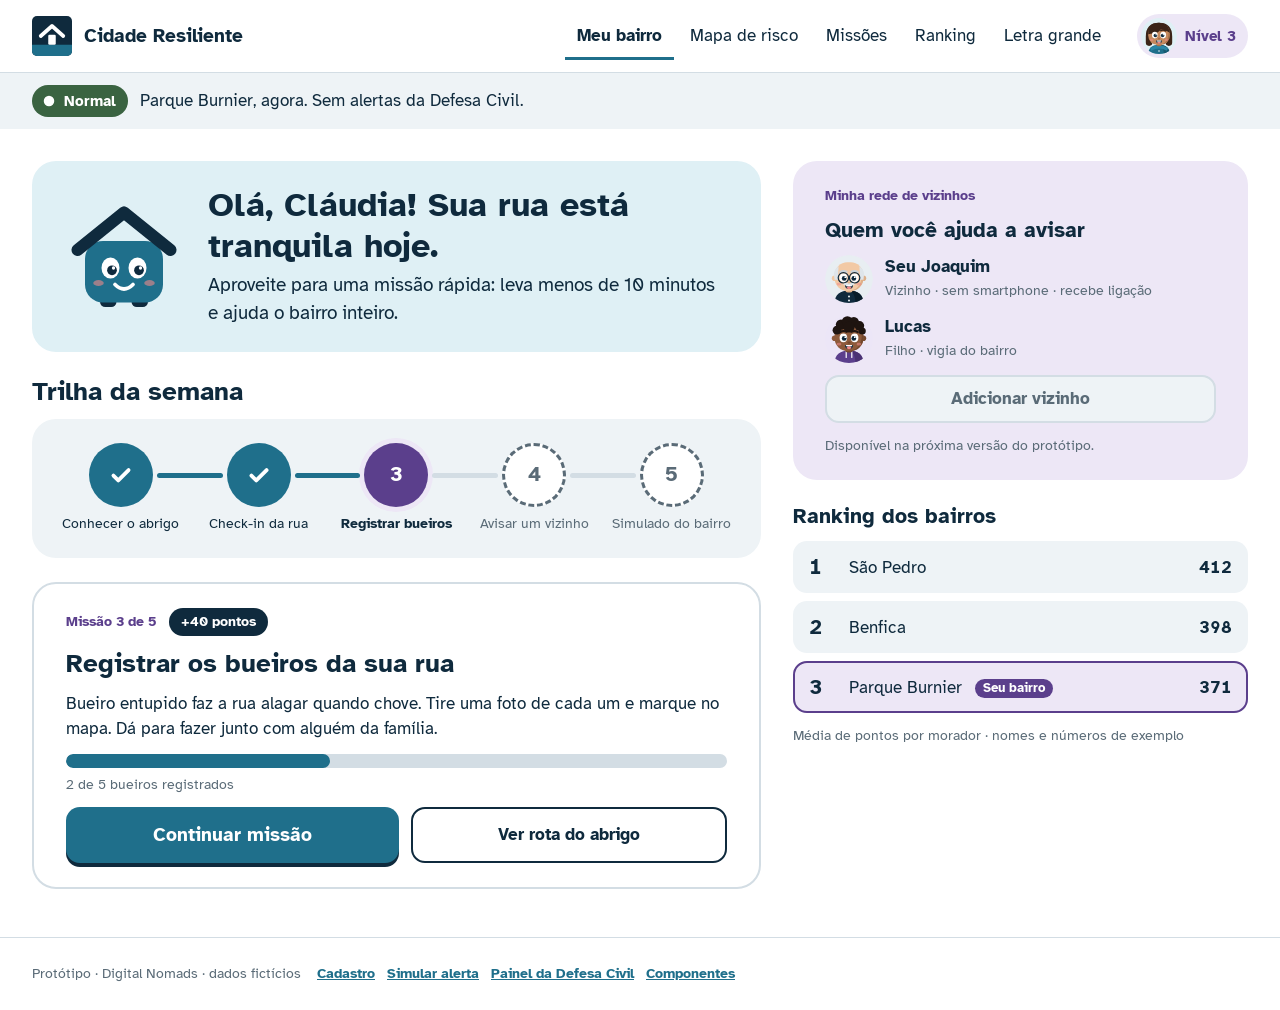
==== index.html @ 33b51edb "Protótipo Sprint 2: três fluxos navegáveis e componentes com estados - Fluxo 1 (cadastro), Fluxo 2 (" ====
<!DOCTYPE html>
<html lang="pt-BR">
  <head>
    <meta charset="utf-8">
    <meta name="viewport" content="width=device-width, initial-scale=1">
    <title>Início · Cidade Resiliente</title>
    <link rel="preconnect" href="https://fonts.googleapis.com">
    <link rel="preconnect" href="https://fonts.gstatic.com" crossorigin>
    <link rel="stylesheet" href="https://fonts.googleapis.com/css2?family=Atkinson+Hyperlegible:wght@400;700&amp;display=swap">
    <link rel="stylesheet" href="css/style.css">
    <script src="js/app.js" defer></script>
  </head>
  <body>
    <a class="pular" href="#conteudo">Pular para o conteúdo</a>
    <div class="app app--com-tabbar">
      <header class="cabecalho">
        <div class="container cabecalho__inner">
          <a class="marca" href="index.html">
            <img src="img/logo.svg" alt="" width="40" height="40">
            Cidade Resiliente
          </a>
          <nav class="nav-principal" aria-label="Principal">
            <a href="index.html" aria-current="page">Meu bairro</a>
            <a href="mapa.html">Mapa de risco</a>
            <a href="missao.html">Missões</a>
            <a href="perfil.html#ranking">Ranking</a>
            <a href="letra-grande.html">Letra grande</a>
          </nav>
          <a class="chip-perfil" href="perfil.html" aria-label="Meu perfil, nível 3">
            <img src="img/avatares/claudia-rosto.svg" alt="" width="36" height="36" data-usuario="rosto">
            Nível 3
          </a>
        </div>
      </header>

      <div class="faixa-risco">
        <div class="container faixa-risco__inner">
          <span class="nivel nivel--normal">
            <img src="img/icones/nivel-normal.svg" alt="" width="14" height="14">
            Normal
          </span>
          <span>Parque Burnier, agora. Sem alertas da Defesa Civil.</span>
        </div>
      </div>

      <main id="conteudo" class="container conteudo colunas">
        <div class="coluna coluna--principal">
          <section class="saudacao">
            <img src="img/teto.svg" alt="Teto, o mascote" width="120" height="120">
            <div>
              <h1>Olá, <span data-usuario="nome">Cláudia</span>! Sua rua está tranquila hoje.</h1>
              <p>Aproveite para uma missão rápida: leva menos de 10 minutos e ajuda o bairro inteiro.</p>
            </div>
          </section>

          <section aria-labelledby="titulo-trilha">
            <h2 id="titulo-trilha" style="font-size: var(--texto-titulo-alerta); margin-bottom: var(--espaco-3)">Trilha da semana</h2>
            <ol class="trilha lista-limpa">
              <li class="trilha__passo trilha__passo--feito">
                <span class="trilha__icone"><img src="img/icones/check.svg" alt="" width="26" height="26"></span>
                Conhecer o abrigo
              </li>
              <li class="trilha__passo trilha__passo--feito">
                <span class="trilha__icone"><img src="img/icones/check.svg" alt="" width="26" height="26"></span>
                Check-in da rua
              </li>
              <li class="trilha__passo trilha__passo--atual" aria-current="step">
                <span class="trilha__icone">3</span>
                Registrar bueiros
              </li>
              <li class="trilha__passo trilha__passo--bloqueado">
                <span class="trilha__icone">4</span>
                Avisar um vizinho
              </li>
              <li class="trilha__passo trilha__passo--bloqueado">
                <span class="trilha__icone">5</span>
                Simulado do bairro
              </li>
            </ol>
          </section>

          <article class="cartao missao">
            <div class="grupo-botoes" style="align-items: center">
              <span class="sobretitulo">Missão 3 de 5</span>
              <span class="pilula pilula--pontos">+40 pontos</span>
            </div>
            <h2 style="font-size: var(--texto-titulo-alerta)">Registrar os bueiros da sua rua</h2>
            <p>Bueiro entupido faz a rua alagar quando chove. Tire uma foto de cada um e marque no mapa. Dá para fazer junto com alguém da família.</p>
            <div class="progresso" data-progresso="bueiros">
              <div class="progresso__barra" role="progressbar" aria-valuemin="0" aria-valuemax="5" aria-valuenow="2" aria-label="Bueiros registrados"><span style="width: 40%"></span></div>
              <span class="texto-apoio" data-progresso-texto>2 de 5 bueiros registrados</span>
            </div>
            <div class="grupo-botoes">
              <a class="btn btn--primario btn--amigavel btn--grande" href="missao.html">Continuar missão</a>
              <a class="btn btn--secundario btn--amigavel" href="mapa.html">Ver rota do abrigo</a>
            </div>
          </article>
        </div>

        <aside class="coluna coluna--lateral">
          <section class="cartao cartao--conquista" aria-labelledby="titulo-vizinhos">
            <span class="sobretitulo">Minha rede de vizinhos</span>
            <h2 id="titulo-vizinhos">Quem você ajuda a avisar</h2>
            <ul class="pessoas lista-limpa">
              <li class="pessoa">
                <img src="img/avatares/joaquim-rosto.svg" alt="" width="48" height="48">
                <span>
                  <strong>Seu Joaquim</strong><br>
                  <span class="texto-apoio">Vizinho · sem smartphone · recebe ligação</span>
                </span>
              </li>
              <li class="pessoa">
                <img src="img/avatares/lucas-rosto.svg" alt="" width="48" height="48">
                <span>
                  <strong>Lucas</strong><br>
                  <span class="texto-apoio">Filho · vigia do bairro</span>
                </span>
              </li>
            </ul>
            <button class="btn btn--secundario btn--amigavel" type="button" aria-disabled="true" aria-describedby="dica-vizinho">Adicionar vizinho</button>
            <span class="texto-apoio" id="dica-vizinho">Disponível na próxima versão do protótipo.</span>
          </section>

          <section aria-labelledby="titulo-ranking-resumo" class="coluna" style="gap: var(--espaco-3)">
            <h2 id="titulo-ranking-resumo" style="font-size: var(--texto-subtitulo)">Ranking dos bairros</h2>
            <ol class="ranking lista-limpa">
              <li>
                <span class="ranking__pos">1</span>
                <span class="ranking__nome">São Pedro</span>
                <span class="ranking__pts">412</span>
              </li>
              <li>
                <span class="ranking__pos">2</span>
                <span class="ranking__nome">Benfica</span>
                <span class="ranking__pts">398</span>
              </li>
              <li class="ranking__seu">
                <span class="ranking__pos">3</span>
                <span class="ranking__nome">Parque Burnier <span class="rotulo-seu">Seu bairro</span></span>
                <span class="ranking__pts">371</span>
              </li>
            </ol>
            <span class="texto-apoio">Média de pontos por morador · nomes e números de exemplo</span>
          </section>
        </aside>
      </main>

      <nav class="tabbar" aria-label="Navegação principal">
        <a href="index.html" aria-current="page">
          <img src="img/icones/tab-inicio-ativo.svg" alt="" width="24" height="24">
          Início
        </a>
        <a href="mapa.html">
          <img src="img/icones/tab-mapa.svg" alt="" width="24" height="24">
          Mapa
        </a>
        <a href="missao.html">
          <img src="img/icones/tab-missoes.svg" alt="" width="24" height="24">
          Missões
        </a>
        <a href="perfil.html#ranking">
          <img src="img/icones/tab-ranking.svg" alt="" width="24" height="24">
          Ranking
        </a>
        <a href="perfil.html">
          <img src="img/icones/tab-perfil.svg" alt="" width="24" height="24">
          Perfil
        </a>
      </nav>

      <footer class="rodape">
        <div class="container rodape__inner">
          <span>Protótipo · Digital Nomads · dados fictícios</span>
          <nav aria-label="Telas do protótipo">
            <a href="cadastro.html">Cadastro</a>
            <a href="alerta.html">Simular alerta</a>
            <a href="painel.html">Painel da Defesa Civil</a>
            <a href="componentes.html">Componentes</a>
          </nav>
        </div>
      </footer>
    </div>
  </body>
</html>
---- css/style.css ----
/* ==========================================================================
   Cidade Resiliente · Digital Nomads
   CSS único do projeto. Mobile first: o estilo base é o do celular;
   a partir de 900px entram os ajustes de desktop (no fim do arquivo).

   1. Tokens (cores, tipografia, espaço, forma)
   2. Base
   3. Estrutura (cabeçalho, faixa de risco, conteúdo, barra inferior)
   4. Componentes
   5. Páginas
   6. Desktop (min-width: 900px)

   Estados: cada componente interativo tem default, hover, focus, active,
   disabled e erro. As classes .is-hover, .is-focus e .is-active só existem
   para mostrar os estados parados na página componentes.html.
   ========================================================================== */

/* 1. TOKENS ---------------------------------------------------------------- */
:root {
  /* Marca e interface */
  --cor-navy: #0f2a3d;            /* texto principal · 14,80:1 no branco */
  --cor-teal: #1f6f8b;            /* ação primária e progresso · 5,67:1 */
  --cor-conquista: #5b3f8c;       /* só modo bairro: nível, selos, "seu bairro" */
  --cor-conquista-fundo: #ede7f6;
  --cor-superficie: #eef3f6;      /* cartões de apoio */
  --cor-ceu: #dff0f5;             /* fundo do Teto e destaques leves */
  --cor-branco: #ffffff;
  --cor-texto-2: #5a6b77;         /* texto de apoio · 5,52:1 */
  --cor-borda: #d3dde4;           /* contorno decorativo (não usar em controles) */
  --cor-foco: #1f6f8b;

  /* Níveis de risco: só aparecem quando há risco */
  --cor-normal: #3a6341;          /* círculo · texto branco */
  --cor-atencao: #f0b440;         /* triângulo · texto SEMPRE navy */
  --cor-alerta: #e07b30;          /* losango · texto SEMPRE navy */
  --cor-emergencia: #c0392b;      /* octógono · texto branco · e "Pedir socorro" */
  --cor-emergencia-escuro: #9b2d22; /* hover do "Pedir socorro" */

  /* Feedback de formulário (não é cor de risco: sempre vem com ícone e texto) */
  --cor-erro: #b42318;            /* 6,40:1 no branco */
  --cor-erro-fundo: #fef3f2;
  --cor-sucesso-fundo: #e6f2f6;

  /* Tipografia: Atkinson Hyperlegible (baixa visão) */
  --fonte: "Atkinson Hyperlegible", Arial, sans-serif;
  --texto-legenda: 14px;
  --texto-corpo: 17px;
  --texto-subtitulo: 21px;
  --texto-titulo-alerta: 26px;
  --texto-titulo-tela: 33px;

  /* Espaço (escala de 4px) */
  --espaco-1: 4px;
  --espaco-2: 8px;
  --espaco-3: 12px;
  --espaco-4: 16px;
  --espaco-5: 24px;
  --espaco-6: 32px;
  --espaco-7: 48px;
  --alvo-toque: 48px;

  /* Forma */
  --raio-placa: 6px;       /* botões do modo alerta, abrigo, placa */
  --raio-cartao: 10px;
  --raio-amigavel: 24px;   /* cartões do modo bairro */
  --raio-botao: 14px;      /* botões do modo bairro */
  --raio-pilula: 999px;
  --sombra-1: 0 1px 2px rgba(15, 42, 61, .08), 0 1px 3px rgba(15, 42, 61, .06);
  --sombra-2: 0 8px 24px rgba(15, 42, 61, .22);

  --altura-tabbar: 68px;
}

/* 2. BASE ------------------------------------------------------------------ */
*, *::before, *::after { box-sizing: border-box; }

html { -webkit-text-size-adjust: 100%; }

body {
  margin: 0;
  font-family: var(--fonte);
  font-size: var(--texto-corpo);
  line-height: 1.5;
  color: var(--cor-navy);
  background: var(--cor-branco);
}

h1, h2, h3, p, ol, ul, figure { margin: 0; }
h1, h2, h3 { line-height: 1.2; }
img, svg { display: block; max-width: 100%; }
a { color: var(--cor-teal); }
a:hover { color: var(--cor-navy); }
button { font: inherit; }

:focus-visible { outline: 3px solid var(--cor-foco); outline-offset: 2px; }

[hidden] { display: none !important; }

.sr-only {
  position: absolute; width: 1px; height: 1px; padding: 0; margin: -1px;
  overflow: hidden; clip: rect(0 0 0 0); white-space: nowrap; border: 0;
}

.texto-apoio { color: var(--cor-texto-2); font-size: var(--texto-legenda); }
.lista-limpa { list-style: none; padding: 0; }

@media (prefers-reduced-motion: reduce) {
  *, *::before, *::after { animation: none !important; transition: none !important; }
}

/* 3. ESTRUTURA ------------------------------------------------------------- */
.app { min-height: 100vh; display: flex; flex-direction: column; }
.app > main { flex: 1 0 auto; }

/* Link "Pular para o conteúdo": primeiro item da página, aparece ao receber foco */
.pular {
  position: absolute; left: var(--espaco-4); top: -100px; z-index: 30;
  display: inline-flex; align-items: center; min-height: var(--alvo-toque);
  padding: 0 var(--espaco-4); border-radius: var(--raio-placa);
  background: var(--cor-navy); color: var(--cor-branco); font-weight: 700; text-decoration: none;
}
.pular:focus { top: var(--espaco-2); color: var(--cor-branco); }
.app--com-tabbar { padding-bottom: calc(var(--altura-tabbar) + var(--espaco-4)); }

.container {
  width: 100%;
  max-width: 1280px;
  margin: 0 auto;
  padding-inline: var(--espaco-4);
}

/* Cabeçalho */
.cabecalho { border-bottom: 1px solid var(--cor-borda); background: var(--cor-branco); }
.cabecalho__inner {
  display: flex; align-items: center; gap: var(--espaco-3);
  min-height: 64px;
}
.marca {
  display: flex; align-items: center; gap: var(--espaco-3);
  color: var(--cor-navy); text-decoration: none; font-weight: 700; font-size: 18px;
  white-space: nowrap;
}
.marca img { width: 36px; height: 36px; }
.cabecalho .btn { white-space: nowrap; min-height: 44px; padding: 0 var(--espaco-4); font-size: 16px; }
.marca:hover { color: var(--cor-navy); }

.nav-principal { display: none; } /* aparece no desktop */
.nav-principal a {
  display: inline-flex; align-items: center; min-height: var(--alvo-toque);
  padding: 0 var(--espaco-3); color: var(--cor-navy); text-decoration: none;
}
.nav-principal a[aria-current="page"] { font-weight: 700; box-shadow: inset 0 -3px 0 var(--cor-teal); }

.chip-perfil {
  margin-left: auto;
  display: flex; align-items: center; gap: var(--espaco-2);
  padding: var(--espaco-1) var(--espaco-3) var(--espaco-1) var(--espaco-1);
  border-radius: var(--raio-pilula);
  background: var(--cor-conquista-fundo); color: var(--cor-conquista);
  font-weight: 700; font-size: 15px; text-decoration: none;
}
.chip-perfil img { width: 36px; height: 36px; border-radius: 50%; }
.chip-perfil:hover { color: var(--cor-conquista); }

/* Faixa com o nível atual do bairro (aparece em toda tela do modo bairro) */
.faixa-risco { background: var(--cor-superficie); }
.faixa-risco__inner {
  display: flex; flex-wrap: wrap; align-items: center; gap: var(--espaco-2) var(--espaco-3);
  padding-top: var(--espaco-3); padding-bottom: var(--espaco-3);
}

/* Barra de navegação inferior (celular) */
.tabbar {
  position: fixed; left: 0; right: 0; bottom: 0; z-index: 10;
  display: grid; grid-template-columns: repeat(5, minmax(0, 1fr));
  height: var(--altura-tabbar);
  background: var(--cor-branco); border-top: 1px solid var(--cor-borda);
}
.tabbar a {
  display: flex; flex-direction: column; align-items: center; justify-content: center; gap: 2px;
  color: var(--cor-texto-2); text-decoration: none; font-size: 12px;
}
.tabbar img { width: 24px; height: 24px; }
.tabbar a[aria-current="page"] { color: var(--cor-teal); font-weight: 700; }
.tabbar a:hover { color: var(--cor-navy); background: var(--cor-superficie); }
.tabbar a:focus-visible { outline-offset: -3px; }

/* Rodapé com as telas do protótipo */
.rodape { border-top: 1px solid var(--cor-borda); font-size: var(--texto-legenda); color: var(--cor-texto-2); }
.rodape__inner {
  display: flex; flex-wrap: wrap; align-items: center; gap: var(--espaco-1) var(--espaco-4);
  padding-top: var(--espaco-3); padding-bottom: var(--espaco-3);
}
.rodape nav { display: flex; flex-wrap: wrap; gap: 0 var(--espaco-3); }
.rodape a { display: inline-flex; align-items: center; min-height: var(--alvo-toque); font-weight: 700; }

/* Conteúdo em uma coluna no celular; duas no desktop */
.conteudo { padding-top: var(--espaco-5); padding-bottom: var(--espaco-6); }
.conteudo--estreito { max-width: 720px; }
.colunas { display: flex; flex-direction: column; gap: var(--espaco-5); }
.coluna { display: flex; flex-direction: column; gap: var(--espaco-5); min-width: 0; }

/* 4. COMPONENTES ----------------------------------------------------------- */

/* 4.1 Nível de risco: forma + cor + palavra */
.nivel {
  display: inline-flex; align-items: center; gap: var(--espaco-2);
  height: 32px; padding: 0 var(--espaco-3) 0 10px;
  border-radius: var(--raio-pilula); font-weight: 700; font-size: 15px; white-space: nowrap;
}
.nivel img { width: 14px; height: 14px; flex: none; }
.nivel--normal { background: var(--cor-normal); color: var(--cor-branco); }
.nivel--atencao { background: var(--cor-atencao); color: var(--cor-navy); }
.nivel--alerta { background: var(--cor-alerta); color: var(--cor-navy); }
.nivel--emergencia { background: var(--cor-emergencia); color: var(--cor-branco); }
.nivel--grande { height: 44px; font-size: 19px; padding: 0 var(--espaco-4) 0 var(--espaco-3); }
.nivel--grande img { width: 20px; height: 20px; }

/* 4.2 Botões · default, hover, focus, active, disabled, erro */
.btn {
  display: inline-flex; align-items: center; justify-content: center; gap: var(--espaco-2);
  min-height: var(--alvo-toque); padding: 0 var(--espaco-5);
  border: 2px solid transparent; border-radius: var(--raio-placa);
  font-weight: 700; font-size: 17px; text-decoration: none; text-align: center; cursor: pointer;
  transition: background-color .15s, border-color .15s, color .15s, box-shadow .15s, transform .1s;
}
.btn.is-focus { outline: 3px solid var(--cor-foco); outline-offset: 2px; }
.btn:active, .btn.is-active { transform: translateY(2px); }

.btn--primario { background: var(--cor-teal); color: var(--cor-branco); }
.btn--primario:hover, .btn--primario.is-hover { background: var(--cor-navy); color: var(--cor-branco); }
.btn--primario:active, .btn--primario.is-active { background: #0a1d2b; color: var(--cor-branco); }

.btn--secundario { background: var(--cor-branco); border-color: var(--cor-navy); color: var(--cor-navy); }
.btn--secundario:hover, .btn--secundario.is-hover { background: var(--cor-superficie); color: var(--cor-navy); }
.btn--secundario:active, .btn--secundario.is-active { background: var(--cor-borda); color: var(--cor-navy); }

.btn--socorro { background: var(--cor-emergencia); color: var(--cor-branco); }
.btn--socorro:hover, .btn--socorro.is-hover { background: var(--cor-emergencia-escuro); color: var(--cor-branco); }
.btn--socorro:active, .btn--socorro.is-active { background: #7d241b; color: var(--cor-branco); }

.btn--amigavel { border-radius: var(--raio-botao); }
.btn--amigavel.btn--primario { box-shadow: 0 4px 0 var(--cor-navy); }
.btn--amigavel.btn--primario:active, .btn--amigavel.btn--primario.is-active { box-shadow: 0 2px 0 var(--cor-navy); }

/* Desabilitado: aria-disabled mantém o botão no Tab (a pessoa descobre que ele existe) */
.btn:disabled, .btn[aria-disabled="true"],
.btn:disabled:hover, .btn[aria-disabled="true"]:hover {
  background: var(--cor-superficie); border-color: var(--cor-borda); color: var(--cor-texto-2);
  box-shadow: none; transform: none; cursor: not-allowed;
}

/* Erro: a ação falhou e pode ser repetida. Sempre acompanhado de .mensagem-erro */
.btn[data-estado="erro"] { background: var(--cor-erro-fundo); border-color: var(--cor-erro); color: var(--cor-erro); box-shadow: none; }
.btn[data-estado="erro"]:hover { background: var(--cor-branco); color: var(--cor-erro); }
.btn[data-estado="erro"]:focus-visible, .btn[data-estado="erro"].is-focus { outline-color: var(--cor-erro); }

.btn--grande { min-height: 56px; font-size: 19px; }
.btn--bloco { display: flex; width: 100%; }
.grupo-botoes { display: flex; flex-wrap: wrap; gap: var(--espaco-3); }
.grupo-botoes > .btn { flex: 1 1 auto; }

/* 4.3 Pílulas de pontos, nível do jogador e rótulos */
.pilula {
  display: inline-flex; align-items: center; align-self: flex-start;
  height: 28px; padding: 0 var(--espaco-3); border-radius: var(--raio-pilula);
  font-weight: 700; font-size: var(--texto-legenda);
}
.pilula--pontos { background: var(--cor-navy); color: var(--cor-branco); }
.pilula--conquista { background: var(--cor-conquista); color: var(--cor-branco); }
.rotulo-seu {
  display: inline-block; margin-left: var(--espaco-2); padding: 0 var(--espaco-2);
  border-radius: var(--raio-pilula); background: var(--cor-conquista); color: var(--cor-branco);
  font-size: 13px; font-weight: 700; vertical-align: middle;
}
.sobretitulo { font-size: var(--texto-legenda); font-weight: 700; color: var(--cor-conquista); }

/* 4.4 Cartões */
.cartao {
  border: 2px solid var(--cor-borda); border-radius: var(--raio-amigavel);
  padding: var(--espaco-5); display: flex; flex-direction: column; gap: var(--espaco-3);
}
.cartao--superficie { border: 0; background: var(--cor-superficie); }
.cartao--conquista { border: 0; background: var(--cor-conquista-fundo); }
.cartao--ceu { border: 0; background: var(--cor-ceu); }
.cartao h2 { font-size: var(--texto-subtitulo); }
.cartao h3 { font-size: 19px; }

/* Cartão interativo: o link cobre o cartão inteiro */
.cartao--interativo { position: relative; transition: border-color .15s, box-shadow .15s, background-color .15s, transform .1s; }
.cartao__link { color: var(--cor-navy); text-decoration: none; }
.cartao__link::after { content: ""; position: absolute; inset: 0; border-radius: inherit; }
.cartao__link:hover { color: var(--cor-navy); }
.cartao__link:focus-visible { outline: none; } /* o foco aparece no cartão inteiro, logo abaixo */
.cartao--interativo:has(.cartao__link:focus-visible), .cartao--interativo.is-focus { outline: 3px solid var(--cor-foco); outline-offset: 2px; }
.cartao--interativo:hover, .cartao--interativo.is-hover { border-color: var(--cor-teal); box-shadow: var(--sombra-1); }
.cartao--interativo:active, .cartao--interativo.is-active { background: var(--cor-superficie); transform: scale(.99); }
.cartao__acao { font-weight: 700; color: var(--cor-teal); }
.cartao--desabilitado { border-style: dashed; background: var(--cor-superficie); color: var(--cor-texto-2); }
.cartao--desabilitado h3 { color: var(--cor-texto-2); }
.cartao--erro { border-color: var(--cor-erro); background: var(--cor-erro-fundo); }

/* 4.5 Saudação com o Teto */
.saudacao {
  display: flex; align-items: center; gap: var(--espaco-4);
  background: var(--cor-ceu); border-radius: var(--raio-amigavel); padding: var(--espaco-4);
}
.saudacao img { width: 88px; height: 88px; flex: none; }
.saudacao h1 { font-size: 24px; }
.saudacao p { margin-top: var(--espaco-1); }

/* 4.6 Barra de progresso (o texto ao lado é obrigatório) */
.progresso { display: flex; flex-direction: column; gap: 6px; }
.progresso__barra {
  height: 14px; border-radius: var(--raio-pilula); background: var(--cor-borda); overflow: hidden;
}
.progresso__barra > span {
  display: block; height: 100%; border-radius: var(--raio-pilula); background: var(--cor-teal);
}
.progresso--conquista .progresso__barra { background: var(--cor-branco); }
.progresso--conquista .progresso__barra > span { background: var(--cor-conquista); }

/* 4.7 Trilha da semana */
.trilha {
  display: flex; align-items: flex-start; gap: var(--espaco-2);
  background: var(--cor-superficie); border-radius: var(--raio-amigavel);
  padding: var(--espaco-4) var(--espaco-3); overflow-x: auto;
}
.trilha__passo {
  flex: 1 0 64px; display: flex; flex-direction: column; align-items: center; gap: 6px;
  text-align: center; font-size: 13px; position: relative;
}
.trilha__passo + .trilha__passo::before { /* linha que liga os passos */
  content: ""; position: absolute; top: 24px; right: calc(50% + 28px); width: calc(100% - 48px);
  height: 5px; border-radius: var(--raio-pilula); background: var(--cor-borda);
}
.trilha__passo--feito + .trilha__passo::before,
.trilha__passo--feito + .trilha__passo--atual::before { background: var(--cor-teal); }
.trilha__icone {
  width: 52px; height: 52px; border-radius: 50%; flex: none;
  display: flex; align-items: center; justify-content: center;
  font-weight: 700; font-size: 19px;
}
.trilha__passo--feito .trilha__icone { background: var(--cor-teal); color: var(--cor-branco); }
.trilha__passo--atual .trilha__icone { background: var(--cor-conquista); color: var(--cor-branco); box-shadow: 0 0 0 5px var(--cor-conquista-fundo); }
.trilha__passo--atual { font-weight: 700; }
.trilha__passo--bloqueado .trilha__icone { border: 3px dashed var(--cor-texto-2); color: var(--cor-texto-2); background: var(--cor-branco); }
.trilha__passo--bloqueado { color: var(--cor-texto-2); }
.trilha__icone img { width: 26px; height: 26px; }

/* 4.8 Lista de pessoas (rede de vizinhos) */
.pessoas { display: flex; flex-direction: column; gap: var(--espaco-3); }
.pessoa { display: flex; align-items: center; gap: var(--espaco-3); }
.pessoa img { width: 48px; height: 48px; border-radius: 50%; flex: none; }
.pessoa span { line-height: 1.35; }

/* 4.9 Ranking */
.ranking { display: flex; flex-direction: column; gap: var(--espaco-2); }
.ranking li {
  display: flex; align-items: center; gap: var(--espaco-4);
  min-height: 52px; padding: var(--espaco-2) var(--espaco-4);
  border-radius: var(--raio-botao); background: var(--cor-superficie);
  font-variant-numeric: tabular-nums;
}
.ranking__pos { width: 24px; font-weight: 700; font-size: var(--texto-subtitulo); }
.ranking__nome { flex: 1; }
.ranking__pts { font-weight: 700; }
.ranking li.ranking__seu { background: var(--cor-conquista-fundo); outline: 2px solid var(--cor-conquista); outline-offset: -2px; }
.placa { width: 100%; max-width: 400px; height: auto; }

/* 4.10 Cartão de alerta (modo alerta) */
.alerta {
  background: var(--cor-branco); border: 1px solid var(--cor-borda);
  border-left: 8px solid var(--cor-alerta); border-radius: var(--raio-cartao);
  box-shadow: var(--sombra-2); padding: var(--espaco-5);
  display: flex; flex-direction: column; gap: var(--espaco-5);
}
.alerta[data-nivel="atencao"] { border-left-color: var(--cor-atencao); }
.alerta[data-nivel="emergencia"] { border-left-color: var(--cor-emergencia); }
.alerta__topo { display: flex; flex-wrap: wrap; align-items: center; justify-content: space-between; gap: var(--espaco-2); }
.alerta h1 { font-size: var(--texto-titulo-alerta); }
.alerta h2 { font-size: var(--texto-subtitulo); margin-bottom: var(--espaco-2); }
.alerta ol { padding-left: 1.4em; display: flex; flex-direction: column; gap: 6px; font-size: 19px; }
.abrigo { background: var(--cor-superficie); border-radius: var(--raio-placa); padding: var(--espaco-3) var(--espaco-4); }
.botoes-alerta { display: flex; flex-direction: column; gap: var(--espaco-3); }

.faixa-alerta { background: var(--cor-alerta); color: var(--cor-navy); }
.faixa-alerta[data-nivel="emergencia"] { background: var(--cor-emergencia); color: var(--cor-branco); }
.faixa-alerta__inner { display: flex; align-items: center; gap: var(--espaco-3); padding-top: var(--espaco-3); padding-bottom: var(--espaco-3); }
.faixa-alerta img { width: 28px; height: 28px; flex: none; }

.mapa-rota { display: flex; flex-direction: column; gap: var(--espaco-3); }
.mapa-rota > img { width: 100%; height: auto; border-radius: var(--raio-cartao); background: var(--cor-superficie); }
.legenda { display: flex; flex-wrap: wrap; gap: var(--espaco-2) var(--espaco-4); font-size: var(--texto-legenda); color: var(--cor-texto-2); }
.legenda span { display: inline-flex; align-items: center; gap: 6px; }
.legenda img { width: 14px; height: 14px; }

/* 4.11 Perfil */
.perfil-topo { display: flex; align-items: center; gap: var(--espaco-4); }
.perfil-topo img { width: 104px; height: 104px; flex: none; }
.perfil-topo h1 { font-size: 30px; }
.perfil-topo__info { display: flex; flex-direction: column; gap: var(--espaco-1); }
.numeros { display: grid; grid-template-columns: repeat(3, minmax(0, 1fr)); gap: var(--espaco-2); }
.numero { background: var(--cor-superficie); border-radius: 16px; padding: var(--espaco-3); }
.numero strong { display: block; font-size: 26px; line-height: 1.2; font-variant-numeric: tabular-nums; }
.numero span { font-size: 13px; color: var(--cor-texto-2); line-height: 1.3; display: block; }
.conquistas { display: grid; grid-template-columns: repeat(2, minmax(0, 1fr)); gap: var(--espaco-4); }
.conquista { display: flex; flex-direction: column; align-items: center; gap: var(--espaco-2); text-align: center; font-size: var(--texto-legenda); font-weight: 700; }
.conquista__medalha {
  width: 76px; height: 76px; border-radius: 50%;
  display: flex; align-items: center; justify-content: center;
  background: var(--cor-conquista-fundo); border: 4px solid var(--cor-conquista); color: var(--cor-conquista);
}
.conquista__medalha img { width: 34px; height: 34px; }
.conquista--bloqueada { color: var(--cor-texto-2); font-weight: 400; }
.conquista--bloqueada .conquista__medalha { background: var(--cor-branco); border: 3px dashed var(--cor-texto-2); color: var(--cor-texto-2); }
.dica-teto { display: flex; align-items: center; gap: var(--espaco-3); background: var(--cor-ceu); border-radius: 20px; padding: var(--espaco-4); }
.dica-teto img { width: 64px; height: 64px; flex: none; }

/* 4.12 Escolha de avatar (funciona só com CSS, via :has) */
.passos-cadastro { display: flex; align-items: center; gap: var(--espaco-3); }
.passos-cadastro .progresso { flex: 1; }
.avatares { border: 0; padding: 0; margin: 0; min-width: 0; }
.avatares legend { margin-bottom: var(--espaco-4); padding: 0; }
.avatares legend h1 { font-size: 24px; }
.avatares__grade { display: grid; grid-template-columns: repeat(2, minmax(0, 1fr)); gap: var(--espaco-3); }
.avatar-opcao {
  position: relative; display: flex; flex-direction: column; align-items: center; gap: var(--espaco-1);
  padding: var(--espaco-4) var(--espaco-2); border: 2px solid var(--cor-borda); border-radius: var(--raio-amigavel);
  text-align: center; cursor: pointer;
}
.avatar-opcao input { position: absolute; inset: 0; opacity: 0; cursor: pointer; margin: 0; }
.avatar-opcao img { width: 104px; height: 104px; }
.avatar-opcao strong { font-size: 19px; }
.avatar-opcao span { font-size: var(--texto-legenda); color: var(--cor-texto-2); }
.avatar-opcao:has(input:checked) {
  border: 4px solid var(--cor-conquista); background: var(--cor-conquista-fundo);
  padding: calc(var(--espaco-4) - 2px) calc(var(--espaco-2) - 2px);
}
.avatar-opcao:has(input:checked) span { color: var(--cor-conquista); font-weight: 700; }
.avatar-opcao:has(input:focus-visible), .avatar-opcao.is-focus { outline: 3px solid var(--cor-foco); outline-offset: 2px; }
.avatar-opcao { transition: border-color .15s, background-color .15s, transform .1s; }
.avatar-opcao:hover, .avatar-opcao.is-hover { border-color: var(--cor-conquista); }
.avatar-opcao:active, .avatar-opcao.is-active { transform: scale(.97); background: var(--cor-conquista-fundo); }
.avatar-opcao:has(input:disabled) { border-style: dashed; border-color: var(--cor-borda); background: var(--cor-superficie); cursor: not-allowed; transform: none; }
.avatar-opcao:has(input:disabled) img { filter: grayscale(1); opacity: .55; }
.avatar-opcao:has(input:disabled) input { cursor: not-allowed; }
.grupo--erro .avatar-opcao, .avatar-opcao.is-erro { border-color: var(--cor-erro); }
.avatares .mensagem-erro { margin-bottom: var(--espaco-3); }

/* 4.13 Campo de texto e seleção · default, hover, focus, active, disabled, erro */
.formulario { display: flex; flex-direction: column; gap: var(--espaco-5); }
.campo { display: flex; flex-direction: column; gap: 6px; }
.campo__rotulo { font-weight: 700; }
.campo__opcional { font-weight: 400; color: var(--cor-texto-2); }
.campo__dica { font-size: var(--texto-legenda); color: var(--cor-texto-2); }
.campo__entrada {
  width: 100%; min-height: var(--alvo-toque); padding: 0 var(--espaco-3);
  border: 2px solid var(--cor-texto-2); border-radius: var(--raio-placa); /* 5,52:1: contorno de controle visível */
  background-color: var(--cor-branco); color: var(--cor-navy); font: inherit;
  transition: border-color .15s, background-color .15s;
}
.campo__entrada::placeholder { color: var(--cor-texto-2); }
.campo__entrada:hover, .campo__entrada.is-hover { border-color: var(--cor-navy); }
.campo__entrada:focus-visible, .campo__entrada.is-focus { border-color: var(--cor-foco); outline: 3px solid var(--cor-foco); outline-offset: 2px; }
.campo__entrada:active, .campo__entrada.is-active { background-color: var(--cor-ceu); }
.campo__entrada:disabled {
  border-color: var(--cor-borda); border-style: dashed; background-color: var(--cor-superficie);
  color: var(--cor-texto-2); cursor: not-allowed;
}
.campo__entrada[aria-invalid="true"] { border-color: var(--cor-erro); background-color: var(--cor-erro-fundo); }
.campo__entrada[aria-invalid="true"]:focus-visible { outline-color: var(--cor-erro); }
textarea.campo__entrada { min-height: 112px; padding: var(--espaco-3); resize: vertical; }
select.campo__entrada {
  appearance: none; padding-right: 44px; cursor: pointer;
  background-image: url("../img/icones/seta-baixo.svg");
  background-repeat: no-repeat; background-position: right 12px center; background-size: 20px 20px;
}
select.campo__entrada:disabled { cursor: not-allowed; }

/* Mensagem de erro: ícone + texto, nunca só a cor */
.mensagem-erro { display: flex; align-items: flex-start; gap: 6px; color: var(--cor-erro); font-weight: 700; font-size: var(--texto-legenda); }
.mensagem-erro img { width: 18px; height: 18px; flex: none; margin-top: 1px; }

/* Aviso com resultado de uma ação (região role="status") */
.aviso:empty { display: none; }
.aviso {
  display: flex; align-items: center; gap: var(--espaco-3);
  padding: var(--espaco-3) var(--espaco-4); border-radius: var(--raio-botao);
  background: var(--cor-sucesso-fundo); border-left: 6px solid var(--cor-teal); font-weight: 700;
}
.aviso[data-tipo="erro"] { background: var(--cor-erro-fundo); border-left-color: var(--cor-erro); color: var(--cor-erro); }

/* 4.14 Grupo de opções e cartão de opção (checkbox ou rádio em forma de cartão) */
.grupo { border: 0; padding: 0; margin: 0; min-width: 0; display: flex; flex-direction: column; gap: var(--espaco-2); }
.grupo legend { padding: 0; margin-bottom: var(--espaco-1); font-weight: 700; }
.cartao-opcao {
  position: relative; display: flex; align-items: center; gap: var(--espaco-3);
  min-height: 64px; padding: var(--espaco-3) var(--espaco-4);
  border: 2px solid var(--cor-texto-2); border-radius: var(--raio-botao);
  background: var(--cor-branco); cursor: pointer;
  transition: border-color .15s, background-color .15s, transform .1s;
}
.cartao-opcao input { position: absolute; inset: 0; width: 100%; height: 100%; margin: 0; opacity: 0; cursor: pointer; }
.cartao-opcao__marca {
  width: 26px; height: 26px; flex: none; border: 2px solid var(--cor-texto-2); border-radius: 6px;
  background: var(--cor-branco) center / 18px no-repeat;
}
.cartao-opcao input[type="radio"] ~ .cartao-opcao__marca { border-radius: 50%; }
.cartao-opcao__texto { display: flex; flex-direction: column; line-height: 1.3; }
.cartao-opcao__texto span { font-size: var(--texto-legenda); color: var(--cor-texto-2); }
.cartao-opcao:hover, .cartao-opcao.is-hover { border-color: var(--cor-navy); background: var(--cor-superficie); }
.cartao-opcao:has(input:focus-visible), .cartao-opcao.is-focus { outline: 3px solid var(--cor-foco); outline-offset: 2px; }
.cartao-opcao:active, .cartao-opcao.is-active { transform: scale(.99); background: var(--cor-borda); }
.cartao-opcao:has(input:checked) { border-color: var(--cor-teal); background: var(--cor-sucesso-fundo); }
.cartao-opcao:has(input:checked) .cartao-opcao__marca { border-color: var(--cor-teal); background-color: var(--cor-teal); background-image: url("../img/icones/check.svg"); }
.cartao-opcao:has(input:disabled) {
  border-style: dashed; border-color: var(--cor-borda); background: var(--cor-superficie);
  color: var(--cor-texto-2); cursor: not-allowed; transform: none;
}
.cartao-opcao:has(input:disabled) input { cursor: not-allowed; }
.cartao-opcao:has(input:disabled) .cartao-opcao__marca { border-color: var(--cor-borda); }
.grupo--erro .cartao-opcao:not(:has(input:disabled)), .cartao-opcao.is-erro { border-color: var(--cor-erro); }

/* 5. PÁGINAS --------------------------------------------------------------- */

/* 5.1 Modo letra grande (Seu Joaquim) */
.pagina-letra-grande { font-size: 22px; }
.pagina-letra-grande .container { max-width: 960px; }
.pagina-letra-grande .cabecalho { border-bottom: 2px solid var(--cor-navy); }
.pagina-letra-grande .marca { font-size: 18px; }
.pagina-letra-grande .marca img { width: 48px; height: 48px; }
.lg-saudacao { display: flex; align-items: center; gap: var(--espaco-4); }
.lg-saudacao img { width: 88px; height: 88px; flex: none; }
.lg-saudacao h1 { font-size: 34px; }
.lg-status {
  display: flex; align-items: center; gap: var(--espaco-4);
  border: 3px solid var(--cor-normal); border-radius: 16px; padding: var(--espaco-5);
}
.lg-status[data-nivel="alerta"] { border-color: var(--cor-alerta); }
.lg-status[data-nivel="emergencia"] { border-color: var(--cor-emergencia); }
.lg-status img { width: 72px; height: 72px; flex: none; }
.lg-status strong { display: block; font-size: 34px; line-height: 1.15; }
.lg-botoes { display: grid; gap: var(--espaco-4); }
.lg-botoes .btn { min-height: 88px; font-size: 26px; border-radius: 16px; gap: var(--espaco-3); }
.lg-botoes img { width: 36px; height: 36px; }
.lg-abrigo { background: var(--cor-superficie); border-radius: 16px; padding: var(--espaco-5); }
.lg-abrigo h2 { font-size: 28px; margin-bottom: var(--espaco-2); }
.pagina-letra-grande .btn--socorro { min-height: 72px; font-size: 26px; border-radius: 16px; }

/* 5.2 Painel da Defesa Civil (Renata) */
.pagina-painel { background: var(--cor-superficie); font-size: 15px; }
.painel-cabecalho { background: var(--cor-navy); color: var(--cor-branco); }
.painel-cabecalho .cabecalho__inner { flex-wrap: wrap; padding-top: var(--espaco-2); padding-bottom: var(--espaco-2); }
.painel-cabecalho .marca { color: var(--cor-branco); font-size: 16px; }
.painel-cabecalho .marca:hover { color: var(--cor-branco); }
.etiqueta-ficticio { font-size: 12px; border: 1px solid var(--cor-superficie); border-radius: var(--raio-pilula); padding: 2px var(--espaco-2); }
.painel-cabecalho .btn { min-height: 44px; padding: 0 var(--espaco-4); background: var(--cor-branco); color: var(--cor-navy); margin-left: auto; }
.painel-cabecalho .btn:hover { background: var(--cor-superficie); color: var(--cor-navy); }
.painel-cabecalho :focus-visible { outline-color: var(--cor-branco); }
.painel-plantao { width: 100%; font-size: 13px; color: var(--cor-superficie); }

.filtros { display: flex; gap: var(--espaco-2); overflow-x: auto; padding-bottom: var(--espaco-1); }
.filtro {
  flex: none; min-height: 40px; padding: 0 var(--espaco-4); border-radius: var(--raio-pilula);
  border: 2px solid var(--cor-navy); background: var(--cor-branco); color: var(--cor-navy); cursor: pointer;
}
.filtro:hover { background: var(--cor-superficie); }
.filtro:active { background: var(--cor-borda); }
.filtro[aria-pressed="true"] { background: var(--cor-navy); color: var(--cor-branco); font-weight: 700; }

.indicadores { display: grid; grid-template-columns: repeat(2, minmax(0, 1fr)); gap: var(--espaco-3); }
.indicador { background: var(--cor-branco); border-radius: var(--raio-cartao); padding: var(--espaco-3) var(--espaco-4); box-shadow: var(--sombra-1); }
.indicador span { font-size: 13px; color: var(--cor-texto-2); line-height: 1.3; display: block; }
.indicador strong { display: block; font-size: 26px; line-height: 1.2; font-variant-numeric: tabular-nums; }
.indicador--critico { border: 2px solid var(--cor-emergencia); box-shadow: none; }
.indicador--critico strong { color: var(--cor-emergencia); }

.bloco { background: var(--cor-branco); border-radius: var(--raio-cartao); padding: var(--espaco-4); box-shadow: var(--sombra-1); display: flex; flex-direction: column; gap: var(--espaco-3); }
.bloco h2 { font-size: 19px; }
.bloco__cabeca { display: flex; flex-wrap: wrap; align-items: baseline; gap: var(--espaco-1) var(--espaco-4); }

.mapa { position: relative; }
.mapa__img { width: 100%; height: auto; border-radius: var(--raio-placa); background: #f6f9fb; }
.mapa__rotulos { display: none; position: absolute; inset: 0; width: 100%; height: 100%; } /* no celular os nomes ficam na lista "Onde agir primeiro" */

.lista-acoes { display: flex; flex-direction: column; gap: var(--espaco-2); }
.lista-acoes li {
  display: flex; flex-wrap: wrap; align-items: center; gap: var(--espaco-2) var(--espaco-3);
  padding: 10px var(--espaco-3); border-radius: var(--raio-placa); background: var(--cor-superficie);
}
.lista-acoes li > span { flex: 1 1 160px; line-height: 1.35; }
.lista-acoes small { font-size: 13px; color: var(--cor-texto-2); }
.lista-acoes .btn, .relato .btn { min-height: 40px; padding: 0 14px; font-size: 15px; }

.ocupacao { display: flex; flex-direction: column; gap: var(--espaco-1); }
.ocupacao__linha { display: flex; justify-content: space-between; font-size: var(--texto-legenda); }
.ocupacao .progresso__barra { height: 10px; }
.ocupacao .progresso__barra > span { background: var(--cor-navy); }

.relato { display: flex; flex-wrap: wrap; align-items: center; gap: var(--espaco-2) var(--espaco-3); padding: 10px 0; border-bottom: 1px solid var(--cor-borda); }
.relato:last-child { border-bottom: 0; }
.relato > span { flex: 1 1 100%; line-height: 1.35; }
.relato small { font-size: 13px; color: var(--cor-texto-2); }

.canais { display: grid; gap: var(--espaco-4); }

/* 5.3 Missão (registrar bueiros) */
.lista-registros { display: flex; flex-direction: column; gap: var(--espaco-3); }
.lista-registros .cartao { padding: var(--espaco-4); gap: var(--espaco-2); border-radius: var(--raio-botao); }
.lista-registros .btn { align-self: flex-start; min-height: 44px; }

/* 5.4 Confirmação de segurança */
.confirmacao { align-items: flex-start; background: var(--cor-sucesso-fundo); border: 0; }
.confirmacao img { width: 72px; height: 72px; }

/* 5.5 Página de componentes (documentação dos estados) */
.secao-componente { display: flex; flex-direction: column; gap: var(--espaco-4); padding-bottom: var(--espaco-6); border-bottom: 1px solid var(--cor-borda); }
.secao-componente h2 { font-size: var(--texto-titulo-alerta); }
.secao-componente h3 { font-size: var(--texto-subtitulo); }
.demo { display: grid; grid-template-columns: repeat(auto-fill, minmax(200px, 1fr)); gap: var(--espaco-5) var(--espaco-4); align-items: start; }
.demo--largo { grid-template-columns: repeat(auto-fill, minmax(260px, 1fr)); }
.demo__item { display: flex; flex-direction: column; align-items: flex-start; gap: var(--espaco-2); min-width: 0; }
.demo__item > .cartao, .demo__item > .cartao-opcao, .demo__item > .campo { width: 100%; }
.demo__estado {
  font-size: 12px; font-weight: 700; letter-spacing: .06em; text-transform: uppercase; color: var(--cor-texto-2);
}
.demo .avatar-opcao { width: 100%; }

/* 6. DESKTOP --------------------------------------------------------------- */
@media (min-width: 900px) {
  .container { padding-inline: var(--espaco-6); }
  .app--com-tabbar { padding-bottom: 0; }
  .tabbar { display: none; }
  .nav-principal { display: flex; gap: var(--espaco-1); margin-left: auto; }
  .chip-perfil { margin-left: 0; }
  .cabecalho__inner { min-height: 72px; gap: var(--espaco-5); }
  .marca { font-size: 19px; }
  .marca img { width: 40px; height: 40px; }

  .conteudo { padding-top: var(--espaco-6); padding-bottom: var(--espaco-7); }
  .colunas { flex-direction: row; align-items: flex-start; gap: var(--espaco-6); }
  .coluna--principal { flex: 1.6 1 0; }
  .coluna--lateral { flex: 1 1 0; }
  .colunas--iguais .coluna { flex: 1 1 0; }

  .saudacao { padding: var(--espaco-5) var(--espaco-6); gap: var(--espaco-5); }
  .saudacao img { width: 120px; height: 120px; }
  .saudacao h1 { font-size: 34px; }
  .saudacao p { font-size: 19px; }
  .trilha { padding: var(--espaco-5); }
  .trilha__passo { font-size: var(--texto-legenda); }
  .trilha__icone { width: 64px; height: 64px; font-size: 21px; }
  .trilha__passo + .trilha__passo::before { top: 30px; right: calc(50% + 36px); width: calc(100% - 64px); }
  .cartao { padding: var(--espaco-5) var(--espaco-6); }

  .perfil-topo img { width: 160px; height: 160px; }
  .perfil-topo h1 { font-size: 36px; }
  .conquistas { grid-template-columns: repeat(4, minmax(0, 1fr)); }

  .avatares__grade { grid-template-columns: repeat(3, minmax(0, 1fr)); gap: var(--espaco-5); }
  .avatar-opcao img { width: 140px; height: 140px; }
  .avatares legend h1 { font-size: var(--texto-titulo-tela); }

  .alerta { padding: var(--espaco-6); }
  .alerta h1 { font-size: var(--texto-titulo-tela); }

  .pagina-letra-grande { font-size: 24px; }
  .pagina-letra-grande .marca { font-size: 22px; }
  .lg-saudacao h1 { font-size: 44px; }
  .lg-saudacao img { width: 120px; height: 120px; }
  .lg-status strong { font-size: 44px; }
  .lg-status img { width: 96px; height: 96px; }
  .lg-botoes { grid-template-columns: 1fr 1fr; }

  .painel-plantao { width: auto; margin-left: auto; }
  .painel-cabecalho .btn { margin-left: 0; }
  .indicadores { grid-template-columns: repeat(5, minmax(0, 1fr)); }
  .mapa__rotulos { display: block; }
  .canais { grid-template-columns: repeat(4, minmax(0, 1fr)); }
  .colunas--painel .coluna--principal { flex: 1.8 1 0; }
  .relato > span { flex: 1 1 160px; }
  .cabecalho .btn { min-height: var(--alvo-toque); padding: 0 var(--espaco-5); font-size: 17px; }
}
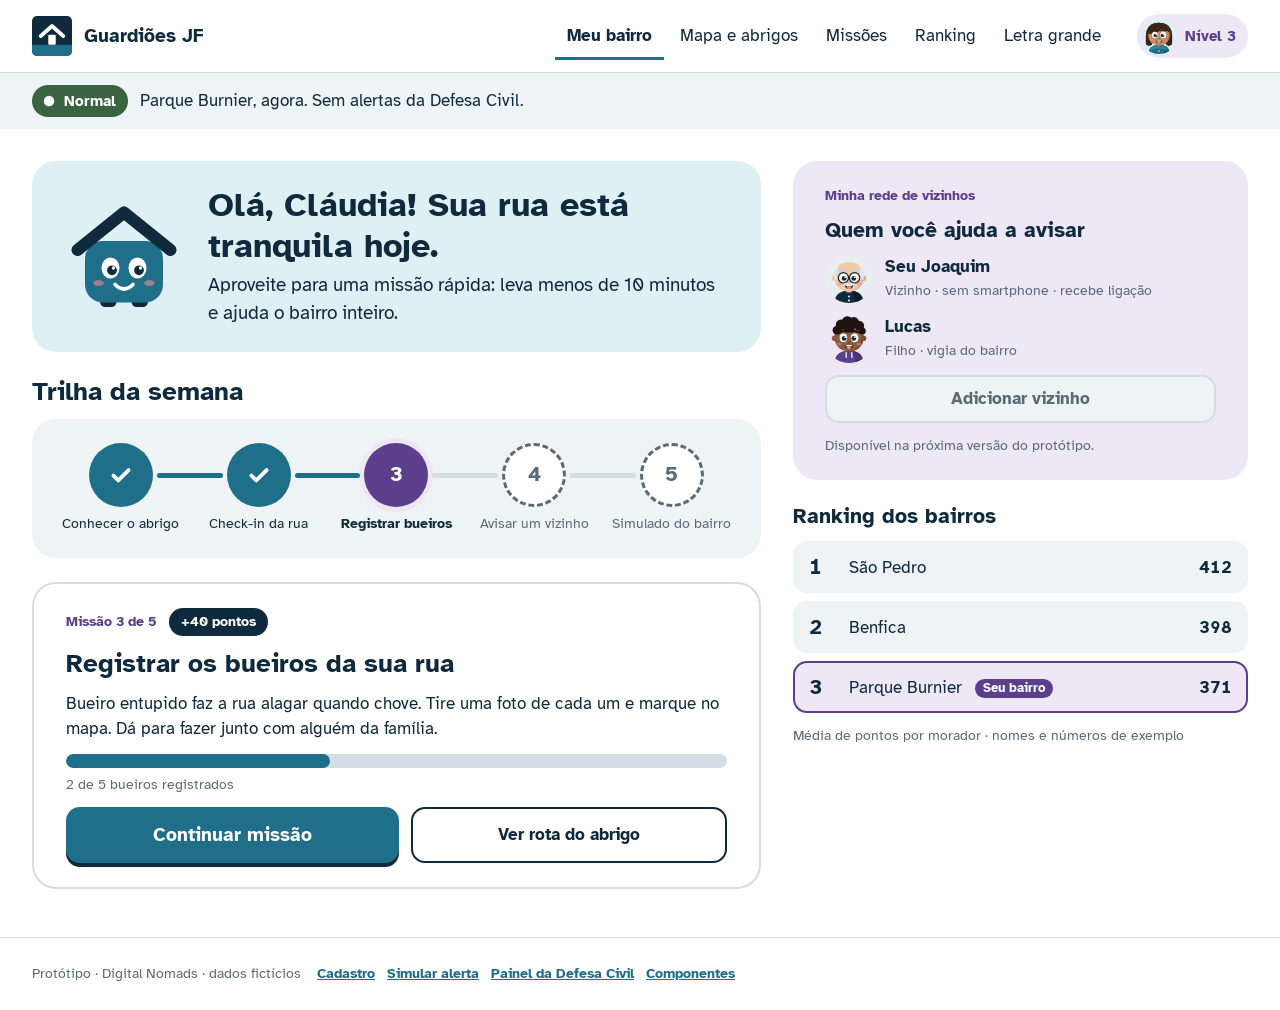
==== commit 929708b7: "javascript adicionado" ====
--- a/index.html
+++ b/index.html
@@ -3,7 +3,7 @@
   <head>
     <meta charset="utf-8">
     <meta name="viewport" content="width=device-width, initial-scale=1">
-    <title>Início · Cidade Resiliente</title>
+    <title>Início · Guardiões JF</title>
     <link rel="preconnect" href="https://fonts.googleapis.com">
     <link rel="preconnect" href="https://fonts.gstatic.com" crossorigin>
     <link rel="stylesheet" href="https://fonts.googleapis.com/css2?family=Atkinson+Hyperlegible:wght@400;700&amp;display=swap">
@@ -17,11 +17,11 @@
         <div class="container cabecalho__inner">
           <a class="marca" href="index.html">
             <img src="img/logo.svg" alt="" width="40" height="40">
-            Cidade Resiliente
+            Guardiões JF
           </a>
           <nav class="nav-principal" aria-label="Principal">
             <a href="index.html" aria-current="page">Meu bairro</a>
-            <a href="mapa.html">Mapa de risco</a>
+            <a href="dashboard.html">Mapa e abrigos</a>
             <a href="missao.html">Missões</a>
             <a href="perfil.html#ranking">Ranking</a>
             <a href="letra-grande.html">Letra grande</a>
@@ -92,7 +92,7 @@
             </div>
             <div class="grupo-botoes">
               <a class="btn btn--primario btn--amigavel btn--grande" href="missao.html">Continuar missão</a>
-              <a class="btn btn--secundario btn--amigavel" href="mapa.html">Ver rota do abrigo</a>
+              <a class="btn btn--secundario btn--amigavel" href="dashboard.html">Ver rota do abrigo</a>
             </div>
           </article>
         </div>
@@ -150,7 +150,7 @@
           <img src="img/icones/tab-inicio-ativo.svg" alt="" width="24" height="24">
           Início
         </a>
-        <a href="mapa.html">
+        <a href="dashboard.html">
           <img src="img/icones/tab-mapa.svg" alt="" width="24" height="24">
           Mapa
         </a>
--- a/css/style.css
+++ b/css/style.css
@@ -1,5 +1,5 @@
 /* ==========================================================================
-   Cidade Resiliente · Digital Nomads
+   Guardiões JF · Digital Nomads
    CSS único do projeto. Mobile first: o estilo base é o do celular;
    a partir de 900px entram os ajustes de desktop (no fim do arquivo).
 
@@ -627,6 +627,47 @@
 }
 .demo .avatar-opcao { width: 100%; }
 
+/* 5.6 Dashboard do morador e painel das autoridades (Sprint 2) */
+.dashboard-topo { display: flex; flex-wrap: wrap; align-items: center; justify-content: space-between; gap: var(--espaco-3); }
+.dashboard-topo h1 { font-size: var(--texto-titulo-alerta); }
+
+.alerta--compacto { box-shadow: none; padding: var(--espaco-4); gap: var(--espaco-3); }
+.alerta[data-nivel="normal"] { border-left-color: var(--cor-normal); }
+.alerta--compacto h3 { font-size: var(--texto-subtitulo); margin-bottom: var(--espaco-1); }
+.alerta--compacto .nivel { align-self: flex-start; }
+
+.mapa-google {
+  width: 100%; aspect-ratio: 4 / 3; border: 0;
+  border-radius: var(--raio-cartao); background: var(--cor-superficie);
+}
+.orientacoes { padding-left: 1.2em; display: flex; flex-direction: column; gap: var(--espaco-1); }
+
+/* Situação de abrigo ou ocorrência: sempre com a palavra, nunca só a cor */
+.situacao {
+  display: inline-flex; align-items: center; align-self: flex-start;
+  height: 26px; padding: 0 var(--espaco-3); border-radius: var(--raio-pilula);
+  font-size: 13px; font-weight: 700; white-space: nowrap;
+}
+.situacao--ok { background: var(--cor-normal); color: var(--cor-branco); }
+.situacao--atencao { background: var(--cor-atencao); color: var(--cor-navy); }
+.situacao--critico { background: var(--cor-emergencia); color: var(--cor-branco); }
+.abrigo-painel { padding-bottom: var(--espaco-2); }
+
+.campos-lado-a-lado { display: grid; grid-template-columns: repeat(auto-fit, minmax(160px, 1fr)); gap: var(--espaco-3); }
+.formulario--painel { gap: var(--espaco-4); }
+.formulario--painel .btn, .bloco > .btn { align-self: flex-start; }
+
+.lista-ocorrencias { display: flex; flex-direction: column; gap: var(--espaco-2); }
+.ocorrencia {
+  display: flex; flex-wrap: wrap; align-items: center; gap: var(--espaco-2) var(--espaco-3);
+  padding: 10px var(--espaco-3); border-radius: var(--raio-placa); background: var(--cor-superficie);
+}
+.ocorrencia > span:first-child { flex: 1 1 100%; line-height: 1.35; }
+.ocorrencia small { font-size: 13px; color: var(--cor-texto-2); }
+.ocorrencia .btn, .btn--pequeno { min-height: 40px; padding: 0 14px; font-size: 15px; }
+.bloco__cabeca .btn--pequeno { margin-left: auto; }
+.lista-enviados { display: flex; flex-direction: column; gap: var(--espaco-1); font-size: var(--texto-legenda); }
+
 /* 6. DESKTOP --------------------------------------------------------------- */
 @media (min-width: 900px) {
   .container { padding-inline: var(--espaco-6); }
@@ -675,10 +716,12 @@
 
   .painel-plantao { width: auto; margin-left: auto; }
   .painel-cabecalho .btn { margin-left: 0; }
-  .indicadores { grid-template-columns: repeat(5, minmax(0, 1fr)); }
+  .indicadores { grid-template-columns: repeat(6, minmax(0, 1fr)); }
   .mapa__rotulos { display: block; }
   .canais { grid-template-columns: repeat(4, minmax(0, 1fr)); }
   .colunas--painel .coluna--principal { flex: 1.8 1 0; }
   .relato > span { flex: 1 1 160px; }
+  .ocorrencia > span:first-child { flex: 1 1 200px; }
+  .dashboard-topo h1 { font-size: var(--texto-titulo-tela); }
   .cabecalho .btn { min-height: var(--alvo-toque); padding: 0 var(--espaco-5); font-size: 17px; }
 }
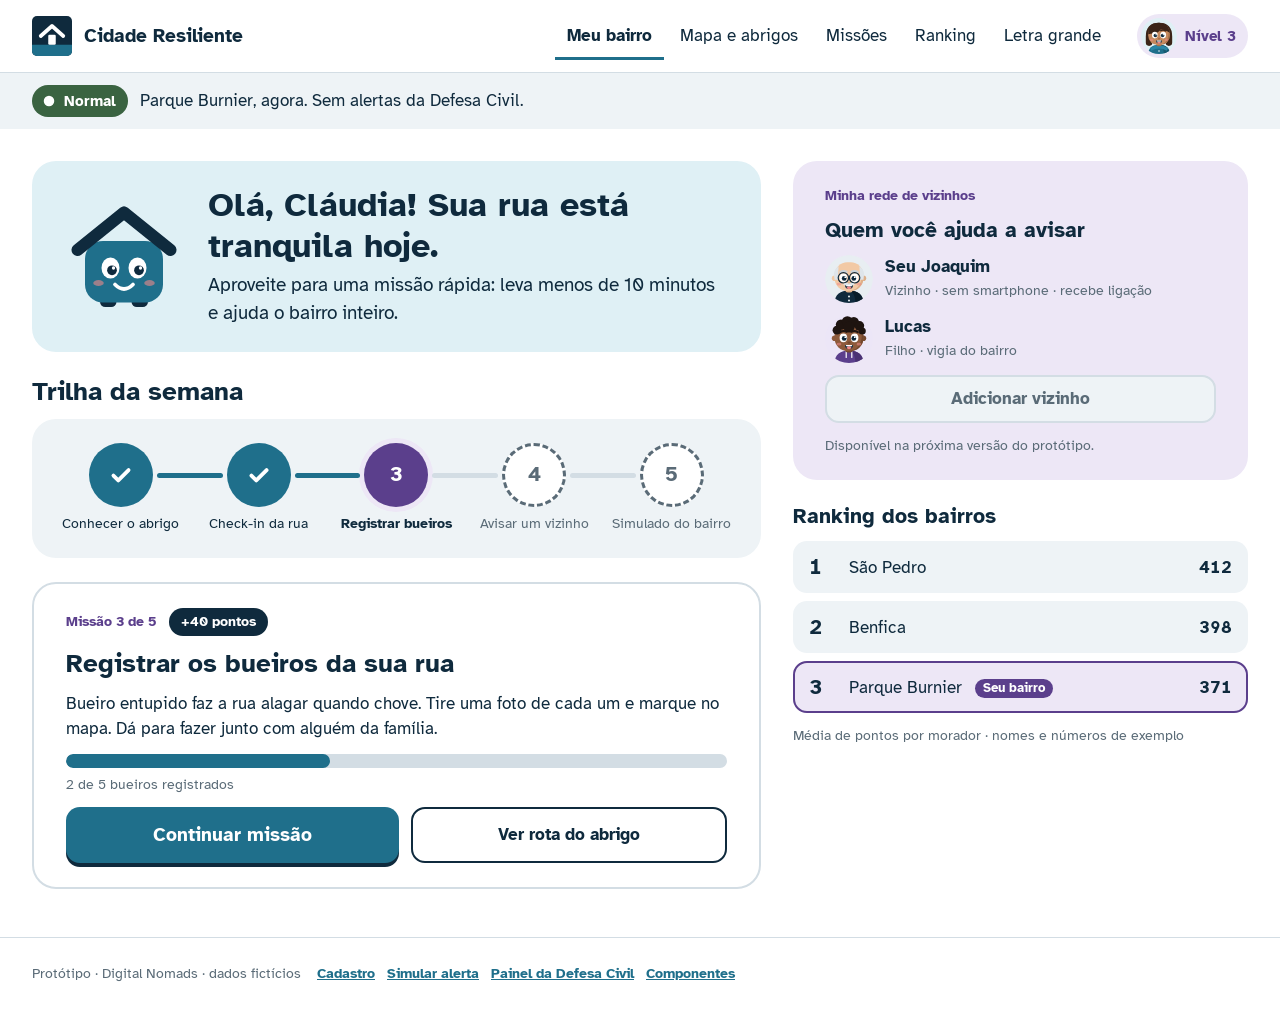
==== commit 2a32e5f6: "javascript adicionado" ====
--- a/index.html
+++ b/index.html
@@ -3,7 +3,7 @@
   <head>
     <meta charset="utf-8">
     <meta name="viewport" content="width=device-width, initial-scale=1">
-    <title>Início · Guardiões JF</title>
+    <title>Início · Cidade Resiliente</title>
     <link rel="preconnect" href="https://fonts.googleapis.com">
     <link rel="preconnect" href="https://fonts.gstatic.com" crossorigin>
     <link rel="stylesheet" href="https://fonts.googleapis.com/css2?family=Atkinson+Hyperlegible:wght@400;700&amp;display=swap">
@@ -17,7 +17,7 @@
         <div class="container cabecalho__inner">
           <a class="marca" href="index.html">
             <img src="img/logo.svg" alt="" width="40" height="40">
-            Guardiões JF
+            Cidade Resiliente
           </a>
           <nav class="nav-principal" aria-label="Principal">
             <a href="index.html" aria-current="page">Meu bairro</a>
--- a/css/style.css
+++ b/css/style.css
@@ -1,5 +1,5 @@
 /* ==========================================================================
-   Guardiões JF · Digital Nomads
+   Cidade Resiliente · Digital Nomads
    CSS único do projeto. Mobile first: o estilo base é o do celular;
    a partir de 900px entram os ajustes de desktop (no fim do arquivo).
 
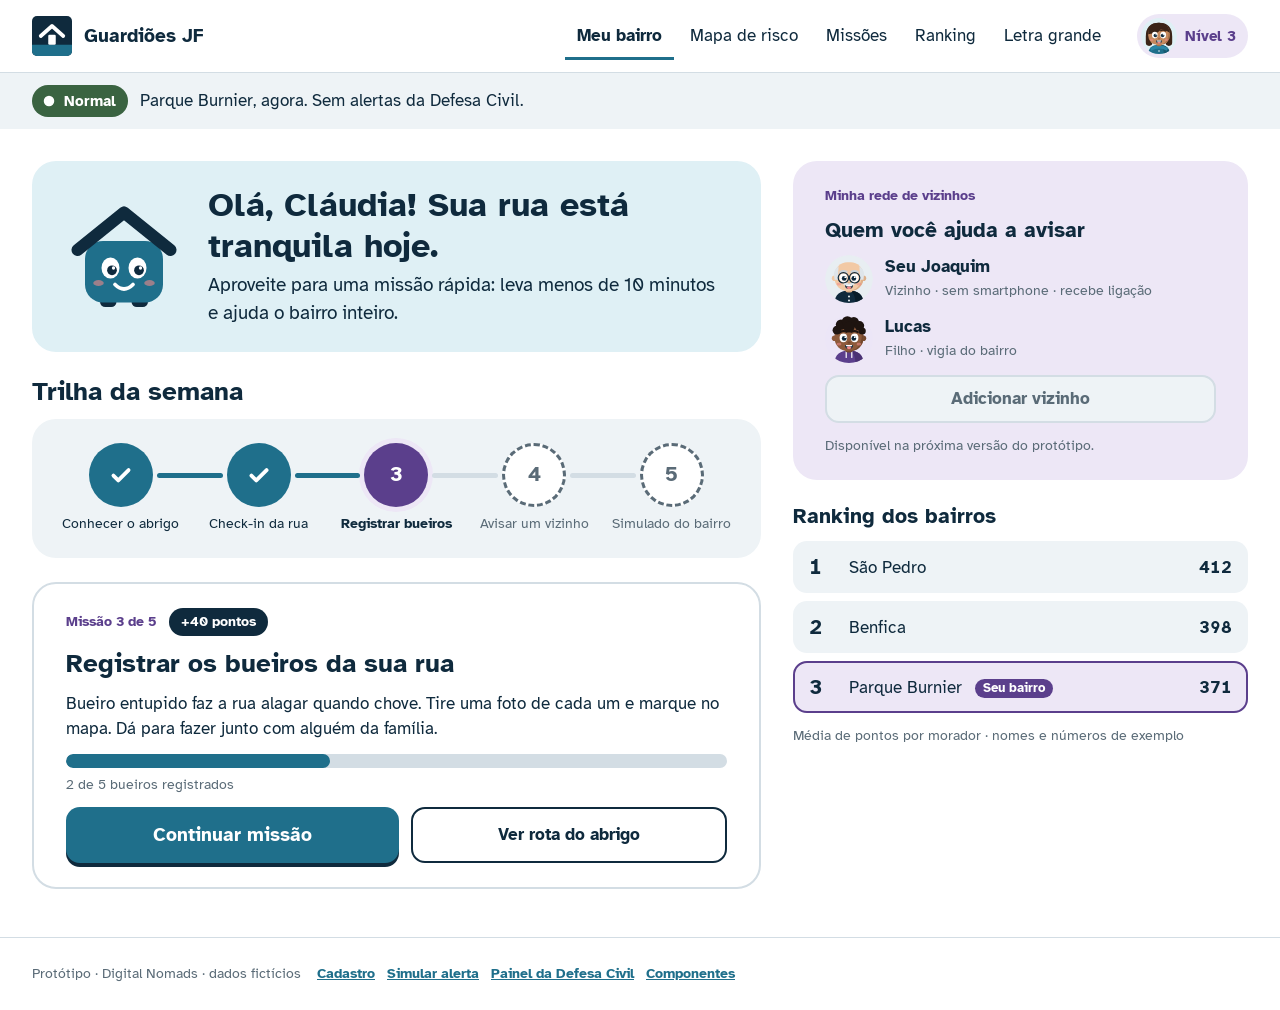
==== commit eea53abb: "Projeto com o nome atualizado" ====
--- a/index.html
+++ b/index.html
@@ -3,7 +3,7 @@
   <head>
     <meta charset="utf-8">
     <meta name="viewport" content="width=device-width, initial-scale=1">
-    <title>Início · Cidade Resiliente</title>
+    <title>Início · Guardiões JF</title>
     <link rel="preconnect" href="https://fonts.googleapis.com">
     <link rel="preconnect" href="https://fonts.gstatic.com" crossorigin>
     <link rel="stylesheet" href="https://fonts.googleapis.com/css2?family=Atkinson+Hyperlegible:wght@400;700&amp;display=swap">
@@ -17,11 +17,11 @@
         <div class="container cabecalho__inner">
           <a class="marca" href="index.html">
             <img src="img/logo.svg" alt="" width="40" height="40">
-            Cidade Resiliente
+            Guardiões JF
           </a>
           <nav class="nav-principal" aria-label="Principal">
             <a href="index.html" aria-current="page">Meu bairro</a>
-            <a href="dashboard.html">Mapa e abrigos</a>
+            <a href="mapa.html">Mapa de risco</a>
             <a href="missao.html">Missões</a>
             <a href="perfil.html#ranking">Ranking</a>
             <a href="letra-grande.html">Letra grande</a>
@@ -92,7 +92,7 @@
             </div>
             <div class="grupo-botoes">
               <a class="btn btn--primario btn--amigavel btn--grande" href="missao.html">Continuar missão</a>
-              <a class="btn btn--secundario btn--amigavel" href="dashboard.html">Ver rota do abrigo</a>
+              <a class="btn btn--secundario btn--amigavel" href="mapa.html">Ver rota do abrigo</a>
             </div>
           </article>
         </div>
@@ -150,7 +150,7 @@
           <img src="img/icones/tab-inicio-ativo.svg" alt="" width="24" height="24">
           Início
         </a>
-        <a href="dashboard.html">
+        <a href="mapa.html">
           <img src="img/icones/tab-mapa.svg" alt="" width="24" height="24">
           Mapa
         </a>
--- a/css/style.css
+++ b/css/style.css
@@ -1,5 +1,5 @@
 /* ==========================================================================
-   Cidade Resiliente · Digital Nomads
+   Guardiões JF · Digital Nomads
    CSS único do projeto. Mobile first: o estilo base é o do celular;
    a partir de 900px entram os ajustes de desktop (no fim do arquivo).
 
@@ -627,47 +627,6 @@
 }
 .demo .avatar-opcao { width: 100%; }
 
-/* 5.6 Dashboard do morador e painel das autoridades (Sprint 2) */
-.dashboard-topo { display: flex; flex-wrap: wrap; align-items: center; justify-content: space-between; gap: var(--espaco-3); }
-.dashboard-topo h1 { font-size: var(--texto-titulo-alerta); }
-
-.alerta--compacto { box-shadow: none; padding: var(--espaco-4); gap: var(--espaco-3); }
-.alerta[data-nivel="normal"] { border-left-color: var(--cor-normal); }
-.alerta--compacto h3 { font-size: var(--texto-subtitulo); margin-bottom: var(--espaco-1); }
-.alerta--compacto .nivel { align-self: flex-start; }
-
-.mapa-google {
-  width: 100%; aspect-ratio: 4 / 3; border: 0;
-  border-radius: var(--raio-cartao); background: var(--cor-superficie);
-}
-.orientacoes { padding-left: 1.2em; display: flex; flex-direction: column; gap: var(--espaco-1); }
-
-/* Situação de abrigo ou ocorrência: sempre com a palavra, nunca só a cor */
-.situacao {
-  display: inline-flex; align-items: center; align-self: flex-start;
-  height: 26px; padding: 0 var(--espaco-3); border-radius: var(--raio-pilula);
-  font-size: 13px; font-weight: 700; white-space: nowrap;
-}
-.situacao--ok { background: var(--cor-normal); color: var(--cor-branco); }
-.situacao--atencao { background: var(--cor-atencao); color: var(--cor-navy); }
-.situacao--critico { background: var(--cor-emergencia); color: var(--cor-branco); }
-.abrigo-painel { padding-bottom: var(--espaco-2); }
-
-.campos-lado-a-lado { display: grid; grid-template-columns: repeat(auto-fit, minmax(160px, 1fr)); gap: var(--espaco-3); }
-.formulario--painel { gap: var(--espaco-4); }
-.formulario--painel .btn, .bloco > .btn { align-self: flex-start; }
-
-.lista-ocorrencias { display: flex; flex-direction: column; gap: var(--espaco-2); }
-.ocorrencia {
-  display: flex; flex-wrap: wrap; align-items: center; gap: var(--espaco-2) var(--espaco-3);
-  padding: 10px var(--espaco-3); border-radius: var(--raio-placa); background: var(--cor-superficie);
-}
-.ocorrencia > span:first-child { flex: 1 1 100%; line-height: 1.35; }
-.ocorrencia small { font-size: 13px; color: var(--cor-texto-2); }
-.ocorrencia .btn, .btn--pequeno { min-height: 40px; padding: 0 14px; font-size: 15px; }
-.bloco__cabeca .btn--pequeno { margin-left: auto; }
-.lista-enviados { display: flex; flex-direction: column; gap: var(--espaco-1); font-size: var(--texto-legenda); }
-
 /* 6. DESKTOP --------------------------------------------------------------- */
 @media (min-width: 900px) {
   .container { padding-inline: var(--espaco-6); }
@@ -716,12 +675,10 @@
 
   .painel-plantao { width: auto; margin-left: auto; }
   .painel-cabecalho .btn { margin-left: 0; }
-  .indicadores { grid-template-columns: repeat(6, minmax(0, 1fr)); }
+  .indicadores { grid-template-columns: repeat(5, minmax(0, 1fr)); }
   .mapa__rotulos { display: block; }
   .canais { grid-template-columns: repeat(4, minmax(0, 1fr)); }
   .colunas--painel .coluna--principal { flex: 1.8 1 0; }
   .relato > span { flex: 1 1 160px; }
-  .ocorrencia > span:first-child { flex: 1 1 200px; }
-  .dashboard-topo h1 { font-size: var(--texto-titulo-tela); }
   .cabecalho .btn { min-height: var(--alvo-toque); padding: 0 var(--espaco-5); font-size: 17px; }
 }
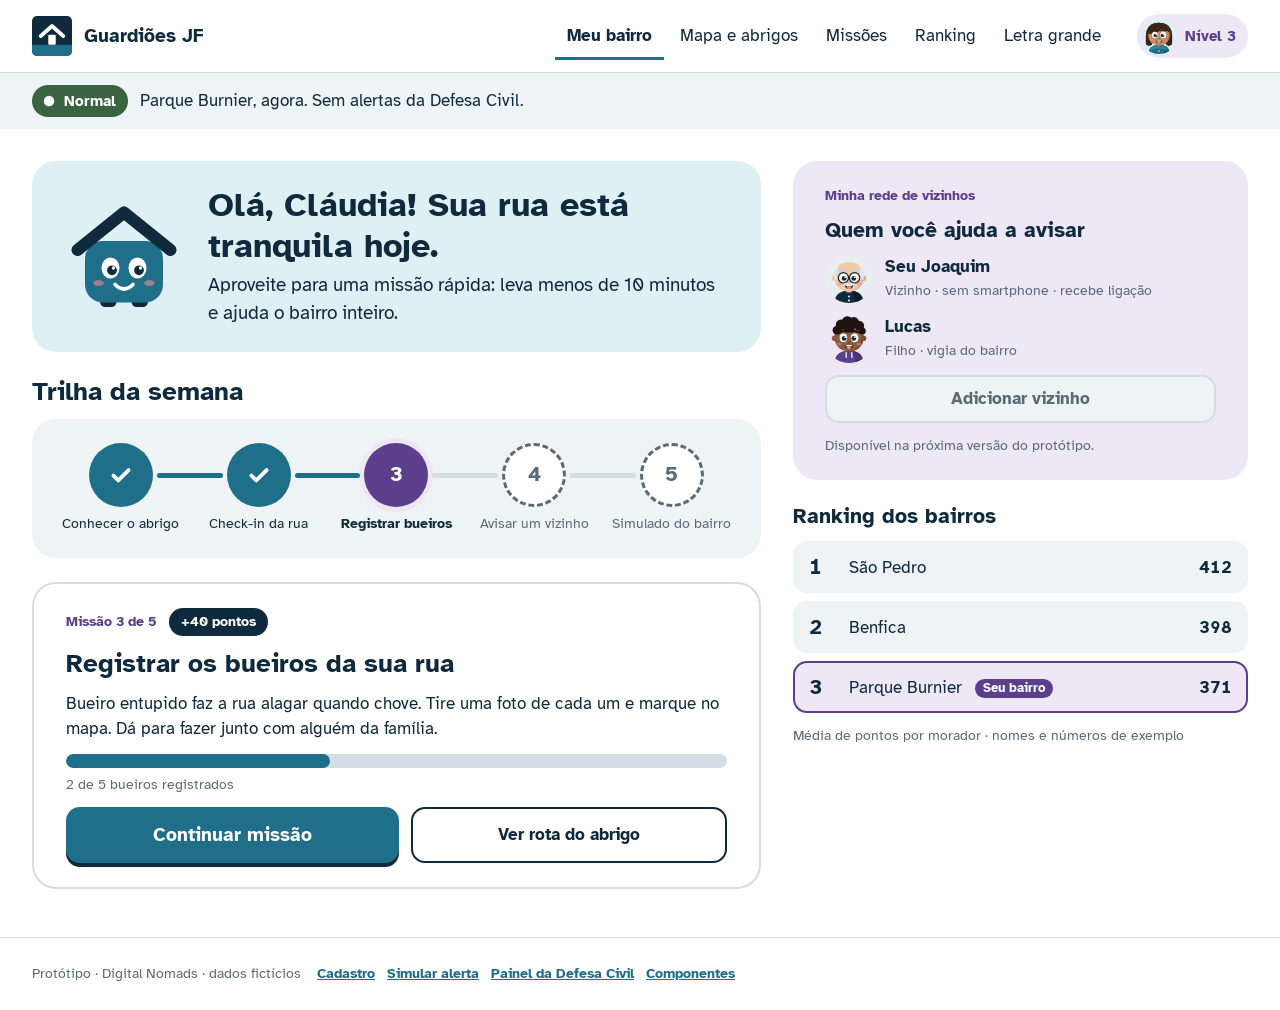
==== commit 88f443a8: "Merge pull request #1 from Deboracgs/sprint-2-dashboard-e-painel javascript adicionado" ====
--- a/index.html
+++ b/index.html
@@ -21,7 +21,7 @@
           </a>
           <nav class="nav-principal" aria-label="Principal">
             <a href="index.html" aria-current="page">Meu bairro</a>
-            <a href="mapa.html">Mapa de risco</a>
+            <a href="dashboard.html">Mapa e abrigos</a>
             <a href="missao.html">Missões</a>
             <a href="perfil.html#ranking">Ranking</a>
             <a href="letra-grande.html">Letra grande</a>
@@ -92,7 +92,7 @@
             </div>
             <div class="grupo-botoes">
               <a class="btn btn--primario btn--amigavel btn--grande" href="missao.html">Continuar missão</a>
-              <a class="btn btn--secundario btn--amigavel" href="mapa.html">Ver rota do abrigo</a>
+              <a class="btn btn--secundario btn--amigavel" href="dashboard.html">Ver rota do abrigo</a>
             </div>
           </article>
         </div>
@@ -150,7 +150,7 @@
           <img src="img/icones/tab-inicio-ativo.svg" alt="" width="24" height="24">
           Início
         </a>
-        <a href="mapa.html">
+        <a href="dashboard.html">
           <img src="img/icones/tab-mapa.svg" alt="" width="24" height="24">
           Mapa
         </a>
--- a/css/style.css
+++ b/css/style.css
@@ -627,6 +627,47 @@
 }
 .demo .avatar-opcao { width: 100%; }
 
+/* 5.6 Dashboard do morador e painel das autoridades (Sprint 2) */
+.dashboard-topo { display: flex; flex-wrap: wrap; align-items: center; justify-content: space-between; gap: var(--espaco-3); }
+.dashboard-topo h1 { font-size: var(--texto-titulo-alerta); }
+
+.alerta--compacto { box-shadow: none; padding: var(--espaco-4); gap: var(--espaco-3); }
+.alerta[data-nivel="normal"] { border-left-color: var(--cor-normal); }
+.alerta--compacto h3 { font-size: var(--texto-subtitulo); margin-bottom: var(--espaco-1); }
+.alerta--compacto .nivel { align-self: flex-start; }
+
+.mapa-google {
+  width: 100%; aspect-ratio: 4 / 3; border: 0;
+  border-radius: var(--raio-cartao); background: var(--cor-superficie);
+}
+.orientacoes { padding-left: 1.2em; display: flex; flex-direction: column; gap: var(--espaco-1); }
+
+/* Situação de abrigo ou ocorrência: sempre com a palavra, nunca só a cor */
+.situacao {
+  display: inline-flex; align-items: center; align-self: flex-start;
+  height: 26px; padding: 0 var(--espaco-3); border-radius: var(--raio-pilula);
+  font-size: 13px; font-weight: 700; white-space: nowrap;
+}
+.situacao--ok { background: var(--cor-normal); color: var(--cor-branco); }
+.situacao--atencao { background: var(--cor-atencao); color: var(--cor-navy); }
+.situacao--critico { background: var(--cor-emergencia); color: var(--cor-branco); }
+.abrigo-painel { padding-bottom: var(--espaco-2); }
+
+.campos-lado-a-lado { display: grid; grid-template-columns: repeat(auto-fit, minmax(160px, 1fr)); gap: var(--espaco-3); }
+.formulario--painel { gap: var(--espaco-4); }
+.formulario--painel .btn, .bloco > .btn { align-self: flex-start; }
+
+.lista-ocorrencias { display: flex; flex-direction: column; gap: var(--espaco-2); }
+.ocorrencia {
+  display: flex; flex-wrap: wrap; align-items: center; gap: var(--espaco-2) var(--espaco-3);
+  padding: 10px var(--espaco-3); border-radius: var(--raio-placa); background: var(--cor-superficie);
+}
+.ocorrencia > span:first-child { flex: 1 1 100%; line-height: 1.35; }
+.ocorrencia small { font-size: 13px; color: var(--cor-texto-2); }
+.ocorrencia .btn, .btn--pequeno { min-height: 40px; padding: 0 14px; font-size: 15px; }
+.bloco__cabeca .btn--pequeno { margin-left: auto; }
+.lista-enviados { display: flex; flex-direction: column; gap: var(--espaco-1); font-size: var(--texto-legenda); }
+
 /* 6. DESKTOP --------------------------------------------------------------- */
 @media (min-width: 900px) {
   .container { padding-inline: var(--espaco-6); }
@@ -675,10 +716,12 @@
 
   .painel-plantao { width: auto; margin-left: auto; }
   .painel-cabecalho .btn { margin-left: 0; }
-  .indicadores { grid-template-columns: repeat(5, minmax(0, 1fr)); }
+  .indicadores { grid-template-columns: repeat(6, minmax(0, 1fr)); }
   .mapa__rotulos { display: block; }
   .canais { grid-template-columns: repeat(4, minmax(0, 1fr)); }
   .colunas--painel .coluna--principal { flex: 1.8 1 0; }
   .relato > span { flex: 1 1 160px; }
+  .ocorrencia > span:first-child { flex: 1 1 200px; }
+  .dashboard-topo h1 { font-size: var(--texto-titulo-tela); }
   .cabecalho .btn { min-height: var(--alvo-toque); padding: 0 var(--espaco-5); font-size: 17px; }
 }
